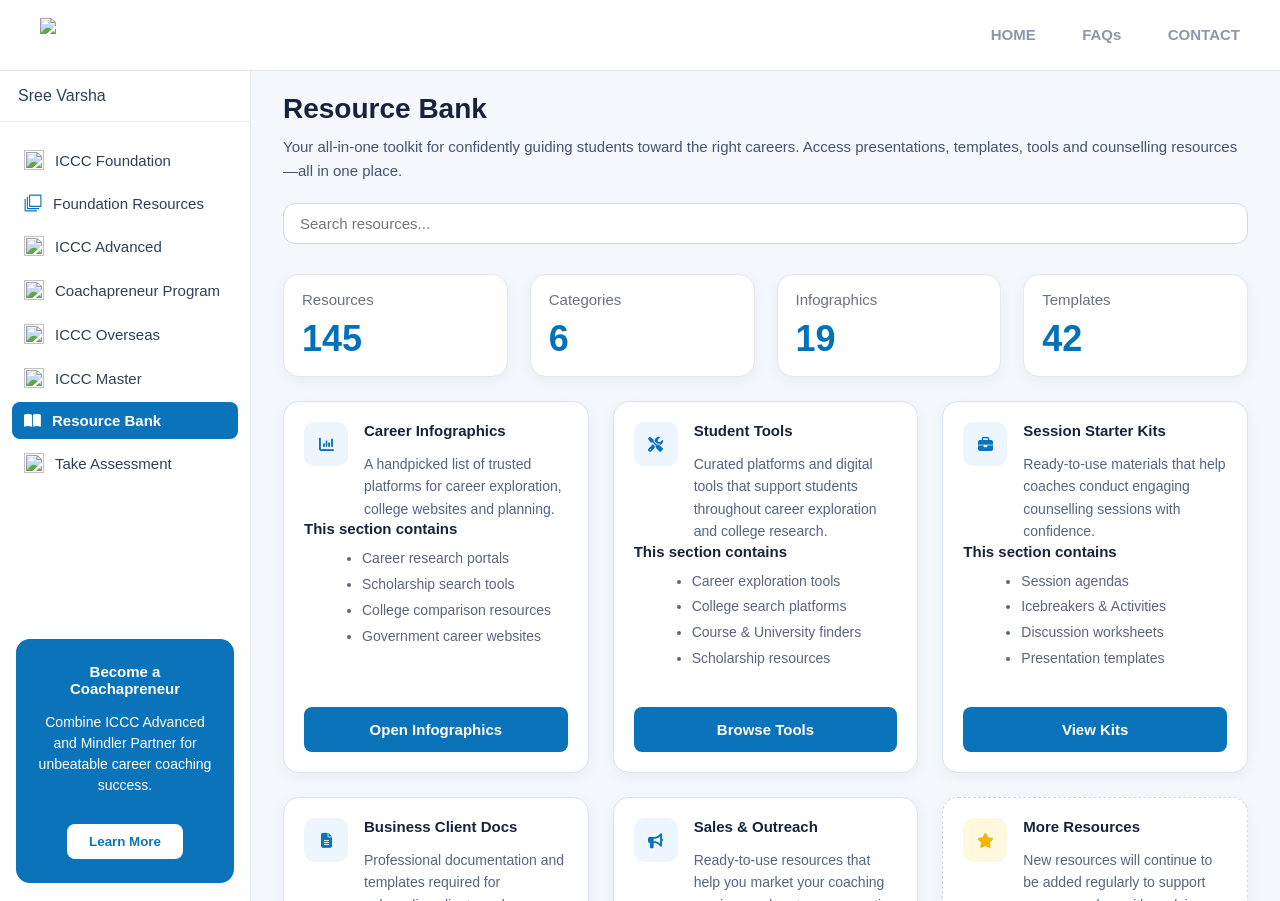
==== index.html @ 8074cac4 "Update index.html" ====
<!DOCTYPE html>
<html lang="en">

<head>

<meta charset="UTF-8">
<meta name="viewport" content="width=device-width, initial-scale=1.0">

<title>ICCC Resource Bank</title>

<script src="https://cdn.tailwindcss.com"></script>

<link rel="stylesheet"
href="https://cdnjs.cloudflare.com/ajax/libs/font-awesome/6.5.2/css/all.min.css"/>

<style>

body{
    margin:0;
    font-family:Inter,Arial,sans-serif;
    background:#f4f7fb;
}

/* ================= HEADER ================= */

.header{

    height:70px;

    background:#fff;

    border-bottom:1px solid #e5e7eb;

    display:flex;

    justify-content:space-between;

    align-items:center;

    padding:0 40px;
}

.header img{

    height:34px;
}

.header nav a{

    text-decoration:none;

    color:#8b97ab;

    font-size:15px;

    font-weight:600;

    margin-left:42px;
}

.header nav a:hover{

    color:#0b73b9;
}


/* ================= LAYOUT ================= */

.dashboard{

    display:flex;

    height:calc(100vh - 70px);

    overflow:hidden;
}


/* ================= SIDEBAR ================= */

.sidebar{

    width:250px;

    background:#fff;

    border-right:1px solid #e5e7eb;

    display:flex;

    flex-direction:column;
}

.profile{

    padding:16px 18px;
    border-bottom:1px solid #ececec;

    font-weight:500;

    color:#2f4057;
}

.menu{

    list-style:none;

    margin:0;

    padding:14px 0;
}

.menu li{

    margin:4px 12px;
}

.menu a{

    display:flex;

    align-items:center;

    gap:11px;

    text-decoration:none;

    color:#2f4057;

    padding:10px 12px;

    border-radius:8px;

    font-size:15px;
}

.menu a:hover{

    background:#f5f8fb;
}

.menu .active{

    background:#0b73b9;

    color:white;

    font-weight:600;
}

.menu-icon-img{

      width:20px;

    height:20px;

    object-fit:contain;
}

.menu-icon-svg{

      width:18px;

    height:18px;

    fill:#0b73b9;
}

/* ================= PROMO ================= */

.promo{

    margin:auto 16px 18px;

    background:#0b73b9;

    color:white;

    border-radius:14px;

    text-align:center;

padding:24px 18px;}

.promo h3{

    margin-top:0;

    font-size:15px;
}

.promo p{

    font-size:14px;

    line-height:1.5;
}

.promo button{

    margin-top:14px;

    background:white;

    color:#0b73b9;

    border:none;

    padding:10px 22px;

    border-radius:8px;

    font-weight:600;

    cursor:pointer;
}

/* ================= MAIN ================= */

.main{

    flex:1;

    overflow-y:auto;

    padding:22px 32px;
}
.stat-card{

    background:#fff;

    border:1px solid #e5e7eb;

    border-radius:16px;

   padding:16px 18px;
    box-shadow:0 4px 14px rgba(0,0,0,.05);
}

.stat-title{

    font-size:15px;

    color:#6b7280;

    margin-bottom:10px;
}

.stat-number{

    font-size:36px;

    font-weight:700;

    color:#0072bc;
}
.resource-card{

    background:#fff;
    border:1px solid #dbe3ef;
    border-radius:16px;
    padding:20px;
    display:flex;
    flex-direction:column;
    min-height:330px;
    transition:.25s;
    box-shadow:0 4px 14px rgba(0,0,0,.05);

}

.resource-card:hover{

    transform:translateY(-3px);

    border-color:#0b73b9;

    box-shadow:0 10px 24px rgba(0,0,0,.08);
}

.resource-icon{

    width:44px;
    height:44px;
    border-radius:10px;
    background:#edf5ff;
    color:#0b73b9;
    display:flex;
    align-items:center;
    justify-content:center;
    font-size:15px;
    flex-shrink:0;

}

.resource-card h3{

    margin:0 0 8px;
    font-size:15px;
    font-weight:700;
    color:#17233c;

}

.resource-card p{

    color:#55657f;
    font-size:14px;
    line-height:1.6;
    margin-bottom:0;
}
.resource-card ul{

    margin:8px 0 22px 18px;

    color:#5b657b;

    font-size:14px;

    line-height:1.6;

}
.resource-btn{

    margin-top:auto;
    background:#0b73b9;
    color:#fff;
    text-decoration:none;
    text-align:center;
    padding:14px;
    border-radius:8px;
    font-size:15px;
    font-weight:600;

}
    .resource-btn:hover{

    background:#095d98;

}

.resource-card strong{

    display:block;

    margin-bottom:10px;

    color:#17233c;

    font-size:15px;

}

.resource-card ul{

    margin:0 0 22px 18px;

    color:#5b657b;

    font-size:14px;

    line-height:1.7;

}

.resource-card li{

    margin-bottom:2px;

}
</style>

</head>

<body>

<header class="header">

    <img src="https://mindlerimages.imgix.net/iccc_new/mindler-big-blue.png">

    <nav>

        <a href="#">HOME</a>

        <a href="#">FAQs</a>

        <a href="#">CONTACT</a>

    </nav>

</header>


<div class="dashboard">

<aside class="sidebar">

    <div class="profile">

        Sree Varsha

    </div>

    <ul class="menu">

        <li>
            <a href="#">
                <img src="https://mindlerimages.imgix.net/iccc_new/ICCC-basic.svg"
                class="menu-icon-img">
                ICCC Foundation
            </a>
        </li>

        <li>
            <a href="#">
                <svg class="menu-icon-svg" viewBox="0 0 512 512">
                    <path d="M472,16H168a24,24,0,0,0-24,24V344a24,24,0,0,0,24,24H472a24,24,0,0,0,24-24V40A24,24,0,0,0,472,16Zm-8,320H176V48H464Z"></path>
                    <path d="M112,400V80H80V408a24,24,0,0,0,24,24H432V400Z"></path>
                    <path d="M48,464V144H16V472a24,24,0,0,0,24,24H368V464Z"></path>
                </svg>
                Foundation Resources
            </a>
        </li>

        <li>
            <a href="#">
                <img src="https://mindlerimages.imgix.net/iccc_new/ICCC-advanced.svg"
                class="menu-icon-img">
                ICCC Advanced
            </a>
        </li>

        <li>
            <a href="#">
                <img src="https://mindlerimages.imgix.net/iccc_new/ICCC-advanced.svg"
                class="menu-icon-img">
                Coachapreneur Program
            </a>
        </li>

        <li>
            <a href="#">
                <img src="https://mindlerimages.imgix.net/iccc_new/ICCC-advanced.svg"
                class="menu-icon-img">
                ICCC Overseas
            </a>
        </li>

        <li>
            <a href="#">
                <img src="https://mindlerimages.imgix.net/iccc_new/ICCC-master.svg"
                class="menu-icon-img">
                ICCC Master
            </a>
        </li>

        <li>
            <a class="active" href="#">
                <i class="fa-solid fa-book-open"></i>
                Resource Bank
            </a>
        </li>

        <li>
            <a href="#">
                <img src="https://mindlerimages.imgix.net/iccc_new/ICCC-master.svg"
                class="menu-icon-img">
                Take Assessment
            </a>
        </li>

    </ul>

    <div class="promo">

        <h3>Become a Coachapreneur</h3>

        <p>

            Combine ICCC Advanced and Mindler Partner for unbeatable career coaching success.

        </p>

        <button>

            Learn More

        </button>

    </div>

</aside>


<main class="main">

<!-- PAGE HEADER -->

<h1 style="
margin:0;
font-size:28px;
font-weight:700;
color:#17233c;
">
    Resource Bank
</h1>

<p style="
margin-top:10px;
margin-bottom:20px;
font-size:15px;
line-height:1.6;
color:#44546f;
max-width:960px;
">
    Your all-in-one toolkit for confidently guiding students toward the right careers. Access presentations, templates, tools and counselling resources—all in one place.
</p>


<!-- SEARCH -->

<div style="
display:flex;
margin-bottom:30px;
">

<input
id="resourceSearch"
type="text"
placeholder="Search resources..."

style="
width:100%;
padding:11px 16px;
font-size:15px;
border:1px solid #cfd7e3;
border-radius:12px;
outline:none;
">

</div>


<!-- STATS -->

<div style="
display:grid;
grid-template-columns:repeat(4,1fr);
gap:22px;
margin-bottom:20px;
">

<div class="stat-card">
    <div class="stat-title">Resources</div>
    <div class="stat-number">145</div>
</div>

<div class="stat-card">
    <div class="stat-title">Categories</div>
    <div class="stat-number">6</div>
</div>

<div class="stat-card">
    <div class="stat-title">Infographics</div>
    <div class="stat-number">19</div>
</div>

<div class="stat-card">
    <div class="stat-title">Templates</div>
    <div class="stat-number">42</div>
</div>

</div>

<!-- RESOURCE GRID -->

<div id="resourceGrid" style="
display:grid;
grid-template-columns:repeat(3,1fr);
gap:24px;
margin-top:24px;
">

<!-- Career Infographics -->

<div class="resource-card">

    <div style="display:flex;gap:16px;align-items:flex-start;">

        <div class="resource-icon">
            <i class="fa-solid fa-chart-column"></i>
        </div>

        <div>

            <h3>Career Infographics</h3>

            <p>
                A handpicked list of trusted platforms for career exploration,
                college websites and planning.
            </p>

        </div>

    </div>

    <strong>This section contains</strong>

    <ul>

        <li>Career research portals</li>
        <li>Scholarship search tools</li>
        <li>College comparison resources</li>
        <li>Government career websites</li>

    </ul>

    <a href="career-infographics.html"
       class="resource-btn">

        Open Infographics

    </a>

</div>

<!-- Student Tools -->

<div class="resource-card">

    <div style="display:flex;gap:16px;align-items:flex-start;">

        <div class="resource-icon">
            <i class="fa-solid fa-screwdriver-wrench"></i>
        </div>

        <div>

            <h3>Student Tools</h3>

            <p>
                Curated platforms and digital tools that support students
                throughout career exploration and college research.
            </p>

        </div>

    </div>

    <strong>This section contains</strong>

    <ul>

        <li>Career exploration tools</li>
        <li>College search platforms</li>
        <li>Course & University finders</li>
        <li>Scholarship resources</li>

    </ul>

    <a href="#" class="resource-btn">

        Browse Tools

    </a>

</div>

<!-- Session Starter Kits -->

<div class="resource-card">

    <div style="display:flex;gap:16px;align-items:flex-start;">

        <div class="resource-icon">
            <i class="fa-solid fa-briefcase"></i>
        </div>

        <div>

            <h3>Session Starter Kits</h3>

            <p>
                Ready-to-use materials that help coaches conduct engaging
                counselling sessions with confidence.
            </p>

        </div>

    </div>

    <strong>This section contains</strong>

    <ul>

        <li>Session agendas</li>
        <li>Icebreakers & Activities</li>
        <li>Discussion worksheets</li>
        <li>Presentation templates</li>

    </ul>

    <a href="#" class="resource-btn">

        View Kits

    </a>

</div>

<!-- Business Docs -->

<div class="resource-card">

    <div style="display:flex;gap:16px;align-items:flex-start;">

        <div class="resource-icon">
            <i class="fa-solid fa-file-lines"></i>
        </div>

        <div>

            <h3>Business Client Docs</h3>

            <p>
                Professional documentation and templates required for onboarding
                clients and managing coaching engagements.
            </p>

        </div>

    </div>

    <strong>This section contains</strong>

    <ul>

        <li>Client onboarding forms</li>
        <li>Consent forms</li>
        <li>Contracts & Agreements</li>
        <li>Reporting templates</li>

    </ul>

    <a href="#" class="resource-btn">

        View Documents

    </a>

</div>

<!-- Sales -->

<div class="resource-card">

    <div style="display:flex;gap:16px;align-items:flex-start;">

        <div class="resource-icon">
            <i class="fa-solid fa-bullhorn"></i>
        </div>

        <div>

            <h3>Sales & Outreach</h3>

            <p>
                Ready-to-use resources that help you market your coaching
                services and nurture prospective clients.
            </p>

        </div>

    </div>

    <strong>This section contains</strong>

    <ul>

        <li>Sales scripts</li>
        <li>Email templates</li>
        <li>WhatsApp messages</li>
        <li>Social media content</li>

    </ul>

    <a href="sales-outreach.html" class="resource-btn">

        Access Resources

    </a>

</div>

<!-- Coming Soon -->

<div class="resource-card" style="
border:1px dashed #d4dbe7;
">

    <div style="display:flex;gap:16px;align-items:flex-start;">

        <div class="resource-icon" style="
        background:#fff8df;
        color:#f2b400;
        ">
            <i class="fa-solid fa-star"></i>
        </div>

        <div>

            <h3>More Resources</h3>

            <p>
                New resources will continue to be added regularly to support
                career coaches with evolving industry needs.
            </p>

        </div>

    </div>

    <strong>Planned additions</strong>

    <ul>

        <li>Career videos</li>
        <li>Counselling templates</li>
        <li>Workshop resources</li>
        <li>AI tools for coaches</li>

    </ul>

    <a href="#"
       class="resource-btn"
       style="background:#c7ced8;pointer-events:none;">

        Coming Soon

    </a>

</div>

</div>

</body>

</html>
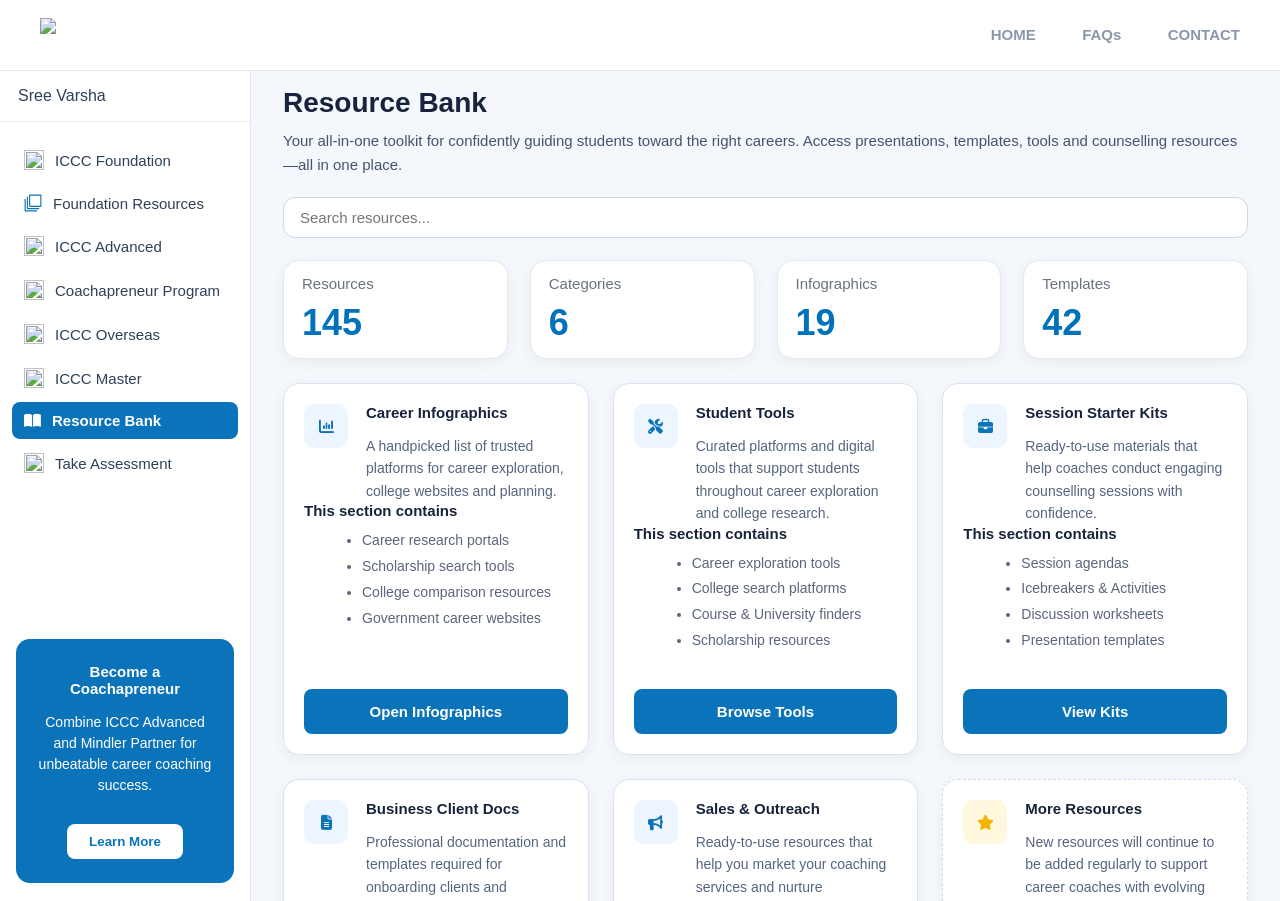
==== commit 0a35fca3: "Update index.html" ====
--- a/index.html
+++ b/index.html
@@ -223,7 +223,8 @@
 
     overflow-y:auto;
 
-    padding:22px 32px;
+        padding:16px 32px 22px;
+
 }
 .stat-card{
 
@@ -233,7 +234,7 @@
 
     border-radius:16px;
 
-   padding:16px 18px;
+   padding:14px 18px;
     box-shadow:0 4px 14px rgba(0,0,0,.05);
 }
 
@@ -520,7 +521,7 @@
 
 <div style="
 display:flex;
-margin-bottom:30px;
+margin-bottom:22px;
 ">
 
 <input
@@ -584,7 +585,7 @@
 
 <div class="resource-card">
 
-    <div style="display:flex;gap:16px;align-items:flex-start;">
+    <div style="display:flex;gap:18px;align-items:flex-start;">
 
         <div class="resource-icon">
             <i class="fa-solid fa-chart-column"></i>
@@ -627,7 +628,7 @@
 
 <div class="resource-card">
 
-    <div style="display:flex;gap:16px;align-items:flex-start;">
+    <div style="display:flex;gap:18px;align-items:flex-start;">
 
         <div class="resource-icon">
             <i class="fa-solid fa-screwdriver-wrench"></i>
@@ -669,7 +670,7 @@
 
 <div class="resource-card">
 
-    <div style="display:flex;gap:16px;align-items:flex-start;">
+    <div style="display:flex;gap:18px;align-items:flex-start;">
 
         <div class="resource-icon">
             <i class="fa-solid fa-briefcase"></i>
@@ -711,7 +712,7 @@
 
 <div class="resource-card">
 
-    <div style="display:flex;gap:16px;align-items:flex-start;">
+    <div style="display:flex;gap:18px;align-items:flex-start;">
 
         <div class="resource-icon">
             <i class="fa-solid fa-file-lines"></i>
@@ -753,7 +754,7 @@
 
 <div class="resource-card">
 
-    <div style="display:flex;gap:16px;align-items:flex-start;">
+    <div style="display:flex;gap:18px;align-items:flex-start;">
 
         <div class="resource-icon">
             <i class="fa-solid fa-bullhorn"></i>
@@ -797,7 +798,7 @@
 border:1px dashed #d4dbe7;
 ">
 
-    <div style="display:flex;gap:16px;align-items:flex-start;">
+    <div style="display:flex;gap:18px;align-items:flex-start;">
 
         <div class="resource-icon" style="
         background:#fff8df;
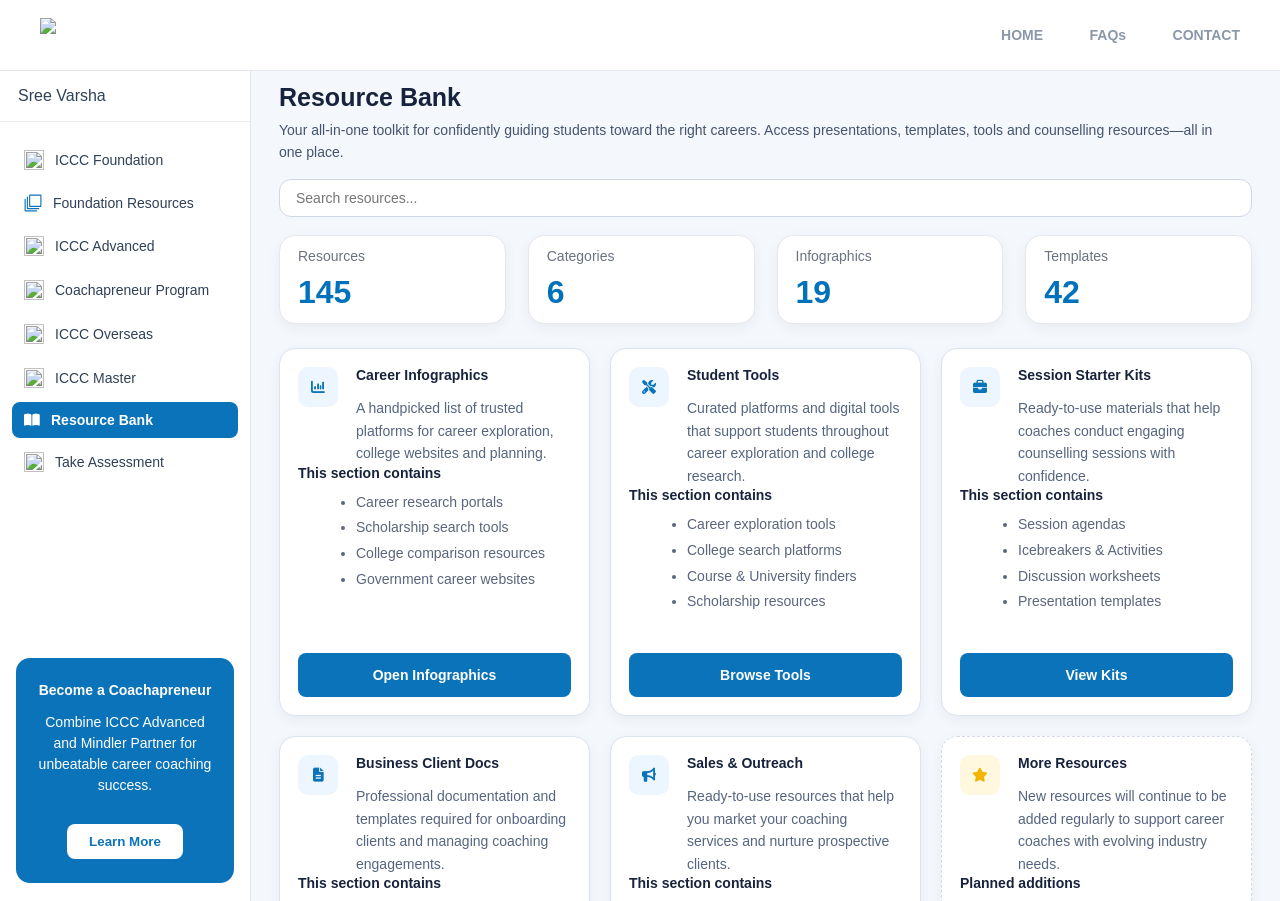
==== commit 3d7b48c0: "Update index.html" ====
--- a/index.html
+++ b/index.html
@@ -51,7 +51,7 @@
 
     color:#8b97ab;
 
-    font-size:15px;
+    font-size:14px;
 
     font-weight:600;
 
@@ -131,7 +131,7 @@
 
     border-radius:8px;
 
-    font-size:15px;
+    font-size:14px;
 }
 
 .menu a:hover{
@@ -186,7 +186,7 @@
 
     margin-top:0;
 
-    font-size:15px;
+    font-size:14px;
 }
 
 .promo p{
@@ -220,11 +220,8 @@
 .main{
 
     flex:1;
-
     overflow-y:auto;
-
-        padding:16px 32px 22px;
-
+    padding:12px 28px 18px;
 }
 .stat-card{
 
@@ -234,13 +231,13 @@
 
     border-radius:16px;
 
-   padding:14px 18px;
+  padding:12px 18px;
     box-shadow:0 4px 14px rgba(0,0,0,.05);
 }
 
 .stat-title{
 
-    font-size:15px;
+    font-size:14px;
 
     color:#6b7280;
 
@@ -249,7 +246,7 @@
 
 .stat-number{
 
-    font-size:36px;
+    font-size:32px;
 
     font-weight:700;
 
@@ -260,7 +257,7 @@
     background:#fff;
     border:1px solid #dbe3ef;
     border-radius:16px;
-    padding:20px;
+    padding:18px;
     display:flex;
     flex-direction:column;
     min-height:330px;
@@ -280,15 +277,15 @@
 
 .resource-icon{
 
-    width:44px;
-    height:44px;
+    width:40px;
+    height:40px;
     border-radius:10px;
     background:#edf5ff;
     color:#0b73b9;
     display:flex;
     align-items:center;
     justify-content:center;
-    font-size:15px;
+    font-size:14px;
     flex-shrink:0;
 
 }
@@ -296,7 +293,7 @@
 .resource-card h3{
 
     margin:0 0 8px;
-    font-size:15px;
+    font-size:14px;
     font-weight:700;
     color:#17233c;
 
@@ -329,7 +326,7 @@
     text-align:center;
     padding:14px;
     border-radius:8px;
-    font-size:15px;
+    font-size:14px;
     font-weight:600;
 
 }
@@ -347,7 +344,7 @@
 
     color:#17233c;
 
-    font-size:15px;
+    font-size:14px;
 
 }
 
@@ -498,7 +495,7 @@
 
 <h1 style="
 margin:0;
-font-size:28px;
+font-size:25px;
 font-weight:700;
 color:#17233c;
 ">
@@ -506,10 +503,10 @@
 </h1>
 
 <p style="
-margin-top:10px;
-margin-bottom:20px;
-font-size:15px;
-line-height:1.6;
+font-size:14px;
+line-height:1.55;
+margin-top:8px;
+margin-bottom:16px;
 color:#44546f;
 max-width:960px;
 ">
@@ -521,7 +518,7 @@
 
 <div style="
 display:flex;
-margin-bottom:22px;
+margin-bottom:18px;
 ">
 
 <input
@@ -531,8 +528,8 @@
 
 style="
 width:100%;
-padding:11px 16px;
-font-size:15px;
+padding:10px 16px;
+font-size:14px;
 border:1px solid #cfd7e3;
 border-radius:12px;
 outline:none;
@@ -547,7 +544,7 @@
 display:grid;
 grid-template-columns:repeat(4,1fr);
 gap:22px;
-margin-bottom:20px;
+margin-bottom:16px;
 ">
 
 <div class="stat-card">
@@ -577,7 +574,7 @@
 <div id="resourceGrid" style="
 display:grid;
 grid-template-columns:repeat(3,1fr);
-gap:24px;
+gap:20px;
 margin-top:24px;
 ">
 
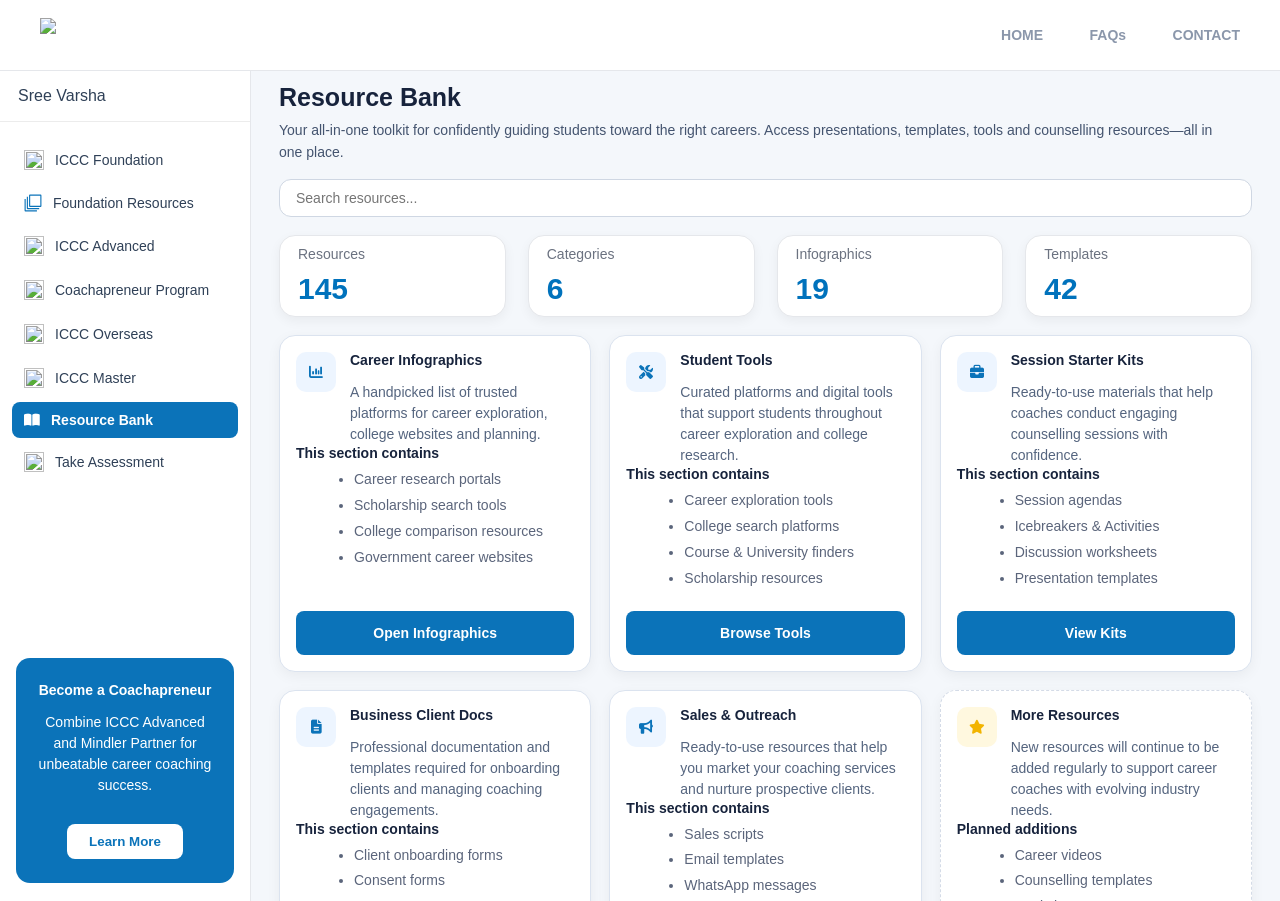
==== commit 62837d29: "Update index.html" ====
--- a/index.html
+++ b/index.html
@@ -231,8 +231,9 @@
 
     border-radius:16px;
 
-  padding:12px 18px;
-    box-shadow:0 4px 14px rgba(0,0,0,.05);
+    padding:10px 18px;
+
+    box-shadow:0 4px 12px rgba(0,0,0,.05);
 }
 
 .stat-title{
@@ -246,7 +247,7 @@
 
 .stat-number{
 
-    font-size:32px;
+    font-size:30px;
 
     font-weight:700;
 
@@ -257,10 +258,10 @@
     background:#fff;
     border:1px solid #dbe3ef;
     border-radius:16px;
-    padding:18px;
+    padding:16px;
     display:flex;
     flex-direction:column;
-    min-height:330px;
+    min-height:300px;
     transition:.25s;
     box-shadow:0 4px 14px rgba(0,0,0,.05);
 
@@ -303,7 +304,7 @@
 
     color:#55657f;
     font-size:14px;
-    line-height:1.6;
+    line-height:1.5;
     margin-bottom:0;
 }
 .resource-card ul{
@@ -314,7 +315,7 @@
 
     font-size:14px;
 
-    line-height:1.6;
+    line-height:1.5;
 
 }
 .resource-btn{
@@ -340,7 +341,7 @@
 
     display:block;
 
-    margin-bottom:10px;
+    margin-bottom:7px;
 
     color:#17233c;
 
@@ -350,7 +351,7 @@
 
 .resource-card ul{
 
-    margin:0 0 22px 18px;
+    margin:0 0 18px 18px;
 
     color:#5b657b;
 
@@ -574,15 +575,15 @@
 <div id="resourceGrid" style="
 display:grid;
 grid-template-columns:repeat(3,1fr);
-gap:20px;
-margin-top:24px;
+gap:18px;
+margin-top:18px;
 ">
 
 <!-- Career Infographics -->
 
 <div class="resource-card">
 
-    <div style="display:flex;gap:18px;align-items:flex-start;">
+    <div style="display:flex;gap:14px;align-items:flex-start;">
 
         <div class="resource-icon">
             <i class="fa-solid fa-chart-column"></i>
@@ -625,7 +626,7 @@
 
 <div class="resource-card">
 
-    <div style="display:flex;gap:18px;align-items:flex-start;">
+    <div style="display:flex;gap:14px;align-items:flex-start;">
 
         <div class="resource-icon">
             <i class="fa-solid fa-screwdriver-wrench"></i>
@@ -667,7 +668,7 @@
 
 <div class="resource-card">
 
-    <div style="display:flex;gap:18px;align-items:flex-start;">
+    <div style="display:flex;gap:14px;align-items:flex-start;">
 
         <div class="resource-icon">
             <i class="fa-solid fa-briefcase"></i>
@@ -709,7 +710,7 @@
 
 <div class="resource-card">
 
-    <div style="display:flex;gap:18px;align-items:flex-start;">
+    <div style="display:flex;gap:14px;align-items:flex-start;">
 
         <div class="resource-icon">
             <i class="fa-solid fa-file-lines"></i>
@@ -751,7 +752,7 @@
 
 <div class="resource-card">
 
-    <div style="display:flex;gap:18px;align-items:flex-start;">
+    <div style="display:flex;gap:14px;align-items:flex-start;">
 
         <div class="resource-icon">
             <i class="fa-solid fa-bullhorn"></i>
@@ -795,7 +796,7 @@
 border:1px dashed #d4dbe7;
 ">
 
-    <div style="display:flex;gap:18px;align-items:flex-start;">
+    <div style="display:flex;gap:14px;align-items:flex-start;">
 
         <div class="resource-icon" style="
         background:#fff8df;
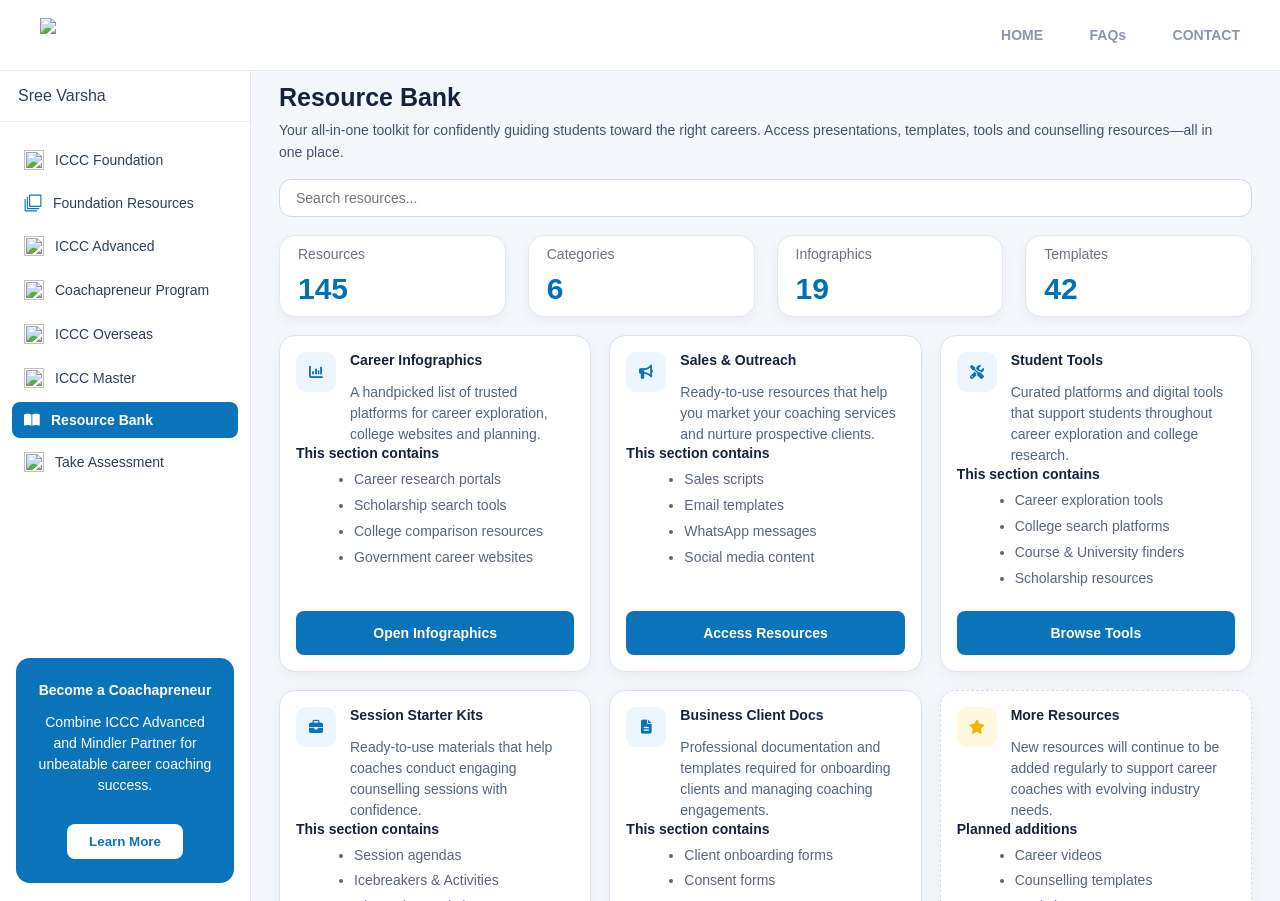
==== commit f7df9c87: "Update index.html" ====
--- a/index.html
+++ b/index.html
@@ -621,7 +621,47 @@
     </a>
 
 </div>
-
+<!-- Sales -->
+
+<div class="resource-card">
+
+    <div style="display:flex;gap:14px;align-items:flex-start;">
+
+        <div class="resource-icon">
+            <i class="fa-solid fa-bullhorn"></i>
+        </div>
+
+        <div>
+
+            <h3>Sales & Outreach</h3>
+
+            <p>
+                Ready-to-use resources that help you market your coaching
+                services and nurture prospective clients.
+            </p>
+
+        </div>
+
+    </div>
+
+    <strong>This section contains</strong>
+
+    <ul>
+
+        <li>Sales scripts</li>
+        <li>Email templates</li>
+        <li>WhatsApp messages</li>
+        <li>Social media content</li>
+
+    </ul>
+
+    <a href="sales-outreach.html" class="resource-btn">
+
+        Access Resources
+
+    </a>
+
+</div>
 <!-- Student Tools -->
 
 <div class="resource-card">
@@ -748,47 +788,7 @@
 
 </div>
 
-<!-- Sales -->
-
-<div class="resource-card">
-
-    <div style="display:flex;gap:14px;align-items:flex-start;">
-
-        <div class="resource-icon">
-            <i class="fa-solid fa-bullhorn"></i>
-        </div>
-
-        <div>
-
-            <h3>Sales & Outreach</h3>
-
-            <p>
-                Ready-to-use resources that help you market your coaching
-                services and nurture prospective clients.
-            </p>
-
-        </div>
-
-    </div>
-
-    <strong>This section contains</strong>
-
-    <ul>
-
-        <li>Sales scripts</li>
-        <li>Email templates</li>
-        <li>WhatsApp messages</li>
-        <li>Social media content</li>
-
-    </ul>
-
-    <a href="sales-outreach.html" class="resource-btn">
-
-        Access Resources
-
-    </a>
-
-</div>
+
 
 <!-- Coming Soon -->
 
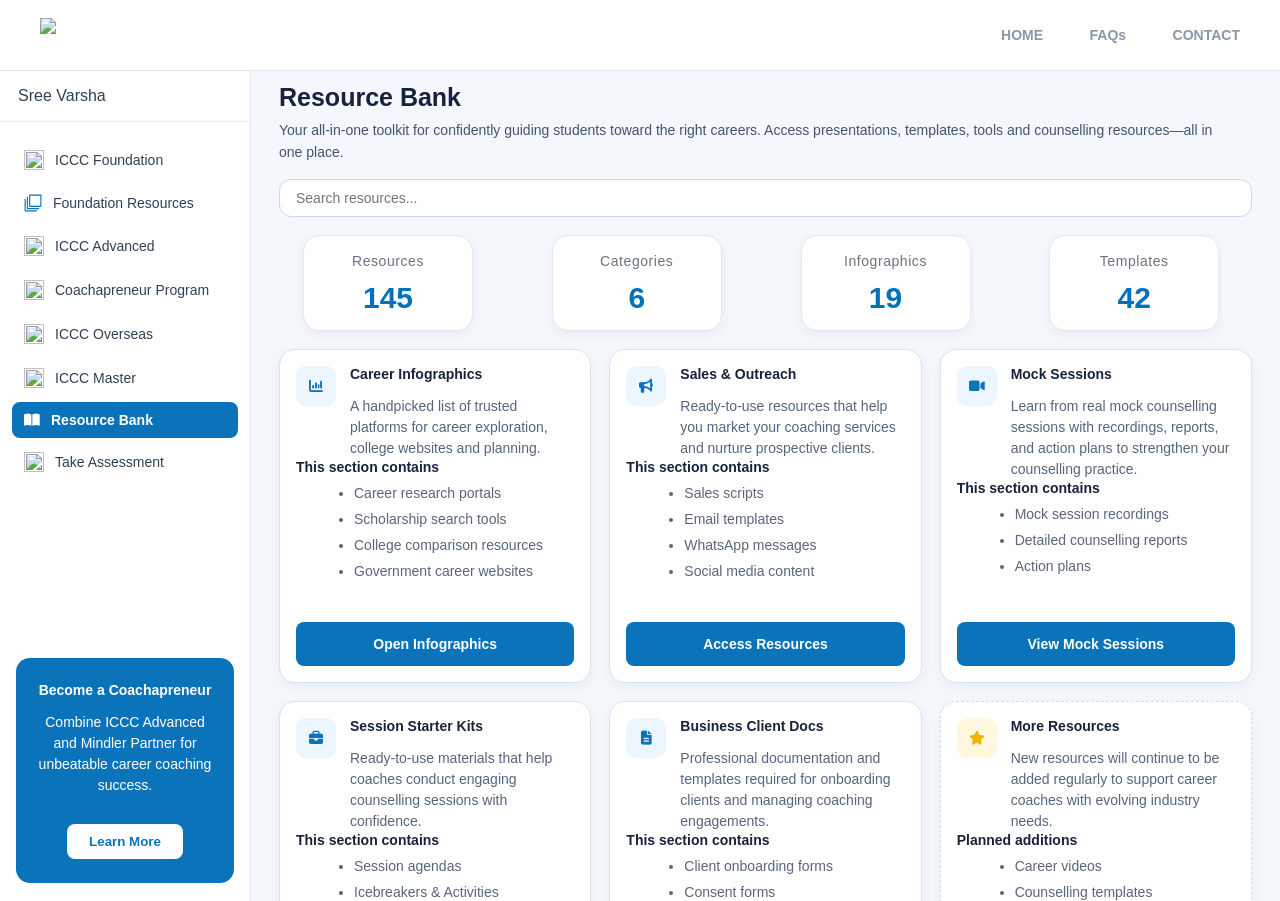
==== commit 735c2824: "Update index.html" ====
--- a/index.html
+++ b/index.html
@@ -12,208 +12,10 @@
 
 <link rel="stylesheet"
 href="https://cdnjs.cloudflare.com/ajax/libs/font-awesome/6.5.2/css/all.min.css"/>
+<link rel="stylesheet" href="styles.css">
 
 <style>
 
-body{
-    margin:0;
-    font-family:Inter,Arial,sans-serif;
-    background:#f4f7fb;
-}
-
-/* ================= HEADER ================= */
-
-.header{
-
-    height:70px;
-
-    background:#fff;
-
-    border-bottom:1px solid #e5e7eb;
-
-    display:flex;
-
-    justify-content:space-between;
-
-    align-items:center;
-
-    padding:0 40px;
-}
-
-.header img{
-
-    height:34px;
-}
-
-.header nav a{
-
-    text-decoration:none;
-
-    color:#8b97ab;
-
-    font-size:14px;
-
-    font-weight:600;
-
-    margin-left:42px;
-}
-
-.header nav a:hover{
-
-    color:#0b73b9;
-}
-
-
-/* ================= LAYOUT ================= */
-
-.dashboard{
-
-    display:flex;
-
-    height:calc(100vh - 70px);
-
-    overflow:hidden;
-}
-
-
-/* ================= SIDEBAR ================= */
-
-.sidebar{
-
-    width:250px;
-
-    background:#fff;
-
-    border-right:1px solid #e5e7eb;
-
-    display:flex;
-
-    flex-direction:column;
-}
-
-.profile{
-
-    padding:16px 18px;
-    border-bottom:1px solid #ececec;
-
-    font-weight:500;
-
-    color:#2f4057;
-}
-
-.menu{
-
-    list-style:none;
-
-    margin:0;
-
-    padding:14px 0;
-}
-
-.menu li{
-
-    margin:4px 12px;
-}
-
-.menu a{
-
-    display:flex;
-
-    align-items:center;
-
-    gap:11px;
-
-    text-decoration:none;
-
-    color:#2f4057;
-
-    padding:10px 12px;
-
-    border-radius:8px;
-
-    font-size:14px;
-}
-
-.menu a:hover{
-
-    background:#f5f8fb;
-}
-
-.menu .active{
-
-    background:#0b73b9;
-
-    color:white;
-
-    font-weight:600;
-}
-
-.menu-icon-img{
-
-      width:20px;
-
-    height:20px;
-
-    object-fit:contain;
-}
-
-.menu-icon-svg{
-
-      width:18px;
-
-    height:18px;
-
-    fill:#0b73b9;
-}
-
-/* ================= PROMO ================= */
-
-.promo{
-
-    margin:auto 16px 18px;
-
-    background:#0b73b9;
-
-    color:white;
-
-    border-radius:14px;
-
-    text-align:center;
-
-padding:24px 18px;}
-
-.promo h3{
-
-    margin-top:0;
-
-    font-size:14px;
-}
-
-.promo p{
-
-    font-size:14px;
-
-    line-height:1.5;
-}
-
-.promo button{
-
-    margin-top:14px;
-
-    background:white;
-
-    color:#0b73b9;
-
-    border:none;
-
-    padding:10px 22px;
-
-    border-radius:8px;
-
-    font-weight:600;
-
-    cursor:pointer;
-}
 
 /* ================= MAIN ================= */
 
@@ -662,23 +464,22 @@
     </a>
 
 </div>
-<!-- Student Tools -->
+<!-- Mock Sessions -->
 
 <div class="resource-card">
 
     <div style="display:flex;gap:14px;align-items:flex-start;">
 
         <div class="resource-icon">
-            <i class="fa-solid fa-screwdriver-wrench"></i>
+            <i class="fa-solid fa-video"></i>
         </div>
 
         <div>
 
-            <h3>Student Tools</h3>
+            <h3>Mock Sessions</h3>
 
             <p>
-                Curated platforms and digital tools that support students
-                throughout career exploration and college research.
+                Learn from real mock counselling sessions with recordings, reports, and action plans to strengthen your counselling practice.
             </p>
 
         </div>
@@ -689,16 +490,15 @@
 
     <ul>
 
-        <li>Career exploration tools</li>
-        <li>College search platforms</li>
-        <li>Course & University finders</li>
-        <li>Scholarship resources</li>
+        <li>Mock session recordings</li>
+        <li>Detailed counselling reports</li>
+        <li>Action plans</li>
 
     </ul>
 
     <a href="#" class="resource-btn">
 
-        Browse Tools
+        View Mock Sessions
 
     </a>
 
--- a/styles.css
+++ b/styles.css
@@ -0,0 +1,321 @@
+/* =========================
+   GLOBAL
+========================= */
+
+body{
+    margin:0;
+    font-family:Inter,Arial,sans-serif;
+    background:#f4f7fb;
+}
+
+/* =========================
+   HEADER
+========================= */
+
+.header{
+    height:70px;
+    background:#fff;
+    border-bottom:1px solid #e5e7eb;
+    display:flex;
+    justify-content:space-between;
+    align-items:center;
+    padding:0 40px;
+}
+
+.header img{
+    height:34px;
+}
+
+.header nav a{
+    text-decoration:none;
+    color:#8b97ab;
+    font-size:14px;
+    font-weight:600;
+    margin-left:42px;
+}
+
+.header nav a:hover{
+    color:#0b73b9;
+}
+
+/* =========================
+   LAYOUT
+========================= */
+
+.dashboard{
+    display:flex;
+    height:calc(100vh - 70px);
+    overflow:hidden;
+}
+
+/* =========================
+   SIDEBAR
+========================= */
+
+.sidebar{
+    width:250px;
+    background:#fff;
+    border-right:1px solid #e5e7eb;
+    display:flex;
+    flex-direction:column;
+}
+
+.profile{
+    padding:16px 18px;
+    border-bottom:1px solid #ececec;
+    font-weight:500;
+    color:#2f4057;
+}
+
+/* =========================
+   MENU
+========================= */
+
+.menu{
+    list-style:none;
+    margin:0;
+    padding:14px 0;
+}
+
+.menu li{
+    margin:4px 12px;
+}
+
+.menu a{
+    display:flex;
+    align-items:center;
+    gap:11px;
+    text-decoration:none;
+    color:#2f4057;
+    padding:10px 12px;
+    border-radius:8px;
+    font-size:14px;
+}
+
+.menu a:hover{
+    background:#f5f8fb;
+}
+
+.menu .active{
+    background:#0b73b9;
+    color:#fff;
+    font-weight:600;
+}
+
+.menu-icon-img{
+    width:20px;
+    height:20px;
+    object-fit:contain;
+}
+
+.menu-icon-svg{
+    width:18px;
+    height:18px;
+    fill:#0b73b9;
+}
+
+/* =========================
+   PROMO CARD
+========================= */
+
+.promo{
+    margin:auto 16px 18px;
+    background:#0b73b9;
+    color:#fff;
+    border-radius:14px;
+    text-align:center;
+    padding:24px 18px;
+}
+
+.promo h3{
+    margin-top:0;
+    font-size:14px;
+}
+
+.promo p{
+    font-size:14px;
+    line-height:1.5;
+}
+
+.promo button{
+    margin-top:14px;
+    background:#fff;
+    color:#0b73b9;
+    border:none;
+    padding:10px 22px;
+    border-radius:8px;
+    font-weight:600;
+    cursor:pointer;
+}
+
+/* =========================
+   MAIN
+========================= */
+
+.main{
+    flex:1;
+    overflow-y:auto;
+    padding:12px 28px 18px;
+}
+
+/* =========================
+   COMMON BUTTON
+========================= */
+
+.primary-button{
+    width:100%;
+    margin-top:auto;
+    background:#0b73b9;
+    color:#fff;
+    text-decoration:none;
+    text-align:center;
+    padding:14px;
+    border-radius:8px;
+    font-size:14px;
+    font-weight:600;
+    transition:.2s;
+}
+
+.primary-button:hover{
+    background:#095d98;
+}
+
+/* =========================
+   COMMON SEARCH BOX
+========================= */
+
+.search-box{
+    width:100%;
+    padding:8px 16px;
+    font-size:14px;
+    border:1px solid #cfd7e3;
+    border-radius:10px;
+    outline:none;
+}
+
+/* =========================
+   COMMON STAT CARD
+========================= */
+
+.stat-card{
+    width:132px;
+    height:74px;
+
+    margin-left:24px;
+
+    background:#fff;
+    border:1px solid #e5e7eb;
+    border-radius:18px;
+
+    display:flex;
+    flex-direction:column;
+    justify-content:center;
+    align-items:center;
+
+    box-shadow:0 3px 10px rgba(0,0,0,.05);
+
+    flex-shrink:0;
+}
+
+.stat-title{
+    font-size:12px;
+    font-weight:500;
+    letter-spacing:.04em;
+    color:#6b7280;
+}
+
+.stat-number{
+    margin-top:4px;
+    font-size:24px;
+    font-weight:700;
+    color:#0072bc;
+    line-height:1;
+}
+
+/* =========================
+   BACK LINK
+========================= */
+
+.back-link{
+    display:inline-flex;
+    align-items:center;
+    gap:8px;
+    color:#006bb6;
+    text-decoration:none;
+    font-size:14px;
+    font-weight:600;
+    margin-bottom:18px;
+}
+
+.back-link:hover{
+    color:#095d98;
+}
+
+
+/* =========================
+   BREADCRUMB
+========================= */
+
+.breadcrumb{
+    font-size:13px;
+    color:#98a2b3;
+    margin-bottom:18px;
+}
+
+.breadcrumb a{
+    color:#98a2b3;
+    text-decoration:none;
+}
+
+.breadcrumb a:hover{
+    color:#006bb6;
+}
+
+.breadcrumb .active{
+    color:#006bb6;
+    font-weight:600;
+}
+
+
+/* =========================
+   PAGE HEADER
+========================= */
+
+.page-header{
+    display:flex;
+    justify-content:space-between;
+    align-items:flex-start;
+    margin-bottom:22px;
+}
+
+.page-header-left{
+    flex:1;
+}
+
+.page-title{
+    margin:0;
+    font-size:25px;
+    font-weight:700;
+    color:#17233c;
+}
+
+.page-description{
+    margin-top:8px;
+    max-width:760px;
+    font-size:13px;
+    line-height:1.55;
+    color:#44546f;
+}
+
+
+/* =========================
+   SEARCH CONTAINER
+========================= */
+
+.search-container{
+    display:flex;
+    gap:16px;
+    align-items:center;
+    margin-top:18px;
+    margin-bottom:20px;
+}
